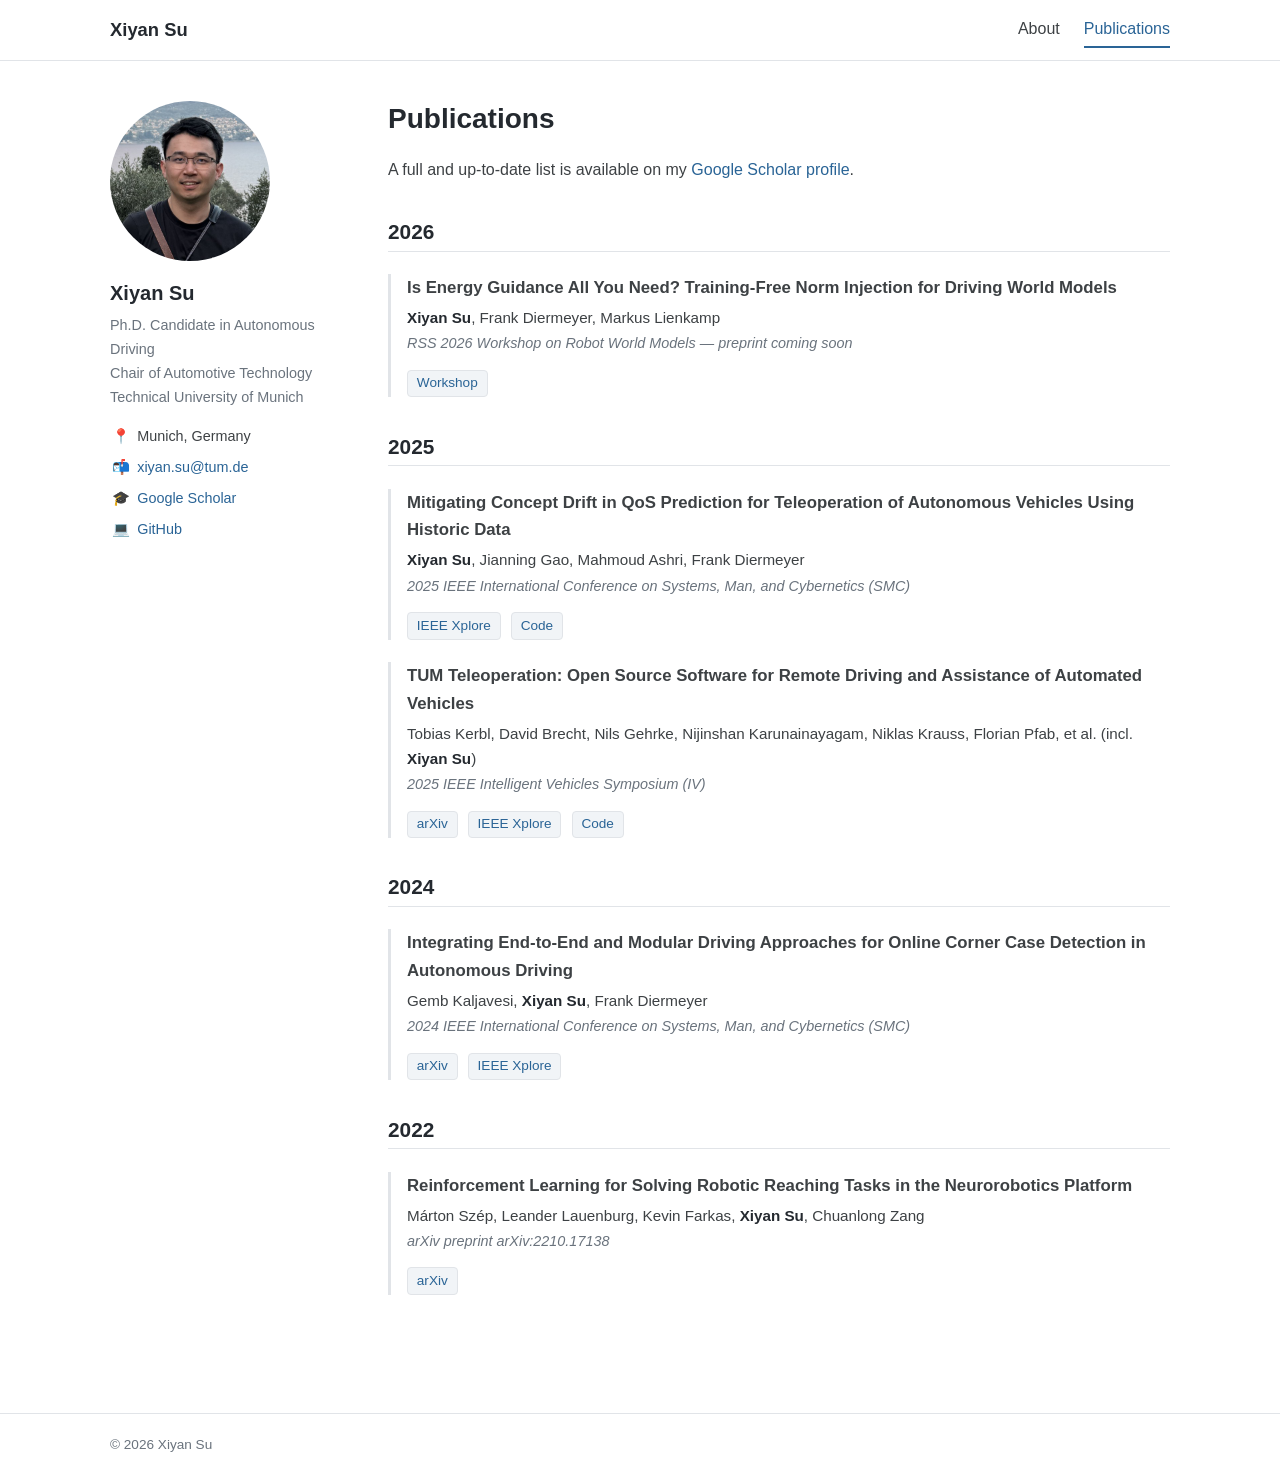
==== publications.html @ 20508340 "status-quo 03.07.2026" ====
<!DOCTYPE html>
<html lang="en">
<head>
  <meta charset="utf-8">
  <meta name="viewport" content="width=device-width, initial-scale=1">
  <title>Publications — Xiyan Su</title>
  <meta name="description" content="Publications by Xiyan Su, Ph.D. candidate in autonomous driving at the Technical University of Munich.">
  <link rel="stylesheet" href="assets/style.css">
</head>
<body>

  <header class="masthead">
    <div class="masthead-inner">
      <a class="site-title" href="index.html">Xiyan Su</a>
      <nav class="site-nav">
        <a href="index.html">About</a>
        <a href="publications.html" class="active">Publications</a>
      </nav>
    </div>
  </header>

  <div class="page">

    <aside class="sidebar">
      <div class="avatar">
        <img src="assets/profile.jpg" alt="Xiyan Su"
             onerror="this.style.display='none'; this.nextElementSibling.style.display='flex';">
        <span class="initials" style="display:none;">XS</span>
      </div>
      <p class="author-name">Xiyan Su</p>
      <p class="author-bio">Ph.D. Candidate in Autonomous Driving<br>
        Chair of Automotive Technology<br>
        Technical University of Munich</p>
      <ul class="author-links">
        <li><span class="icon">📍</span>Munich, Germany</li>
        <li><span class="icon">📬</span><a href="mailto:xiyan.su@tum.de">xiyan.su@tum.de</a></li>
        <li><span class="icon">🎓</span><a href="https://scholar.google.com/citations?user=NdmulH0AAAAJ">Google Scholar</a></li>
        <li><span class="icon">💻</span><a href="https://github.com/timsu-98">GitHub</a></li>
      </ul>
    </aside>

    <main class="content">
      <h1>Publications</h1>
      <p>
        A full and up-to-date list is available on my
        <a href="https://scholar.google.com/citations?user=NdmulH0AAAAJ">Google Scholar profile</a>.
      </p>

      <h2 class="pub-year">2026</h2>

      <div class="pub">
        <p class="pub-title">Is Energy Guidance All You Need? Training-Free Norm Injection for Driving World Models</p>
        <p class="pub-authors"><span class="me">Xiyan Su</span>, Frank Diermeyer, Markus Lienkamp</p>
        <p class="pub-venue">RSS 2026 Workshop on Robot World Models &mdash; preprint coming soon</p>
        <p class="pub-links">
          <a href="https://robot-worldmodels.github.io/">Workshop</a>
        </p>
      </div>

      <h2 class="pub-year">2025</h2>

      <div class="pub">
        <p class="pub-title">Mitigating Concept Drift in QoS Prediction for Teleoperation of Autonomous Vehicles Using Historic Data</p>
        <p class="pub-authors"><span class="me">Xiyan Su</span>, Jianning Gao, Mahmoud Ashri, Frank Diermeyer</p>
        <p class="pub-venue">2025 IEEE International Conference on Systems, Man, and Cybernetics (SMC)</p>
        <p class="pub-links">
          <a href="https://ieeexplore.ieee.org/abstract/document/11343100">IEEE Xplore</a>
          <a href="https://github.com/TUMFTM/pQoS">Code</a>
        </p>
      </div>

      <div class="pub">
        <p class="pub-title">TUM Teleoperation: Open Source Software for Remote Driving and Assistance of Automated Vehicles</p>
        <p class="pub-authors">Tobias Kerbl, David Brecht, Nils Gehrke, Nijinshan Karunainayagam, Niklas Krauss, Florian Pfab, et&nbsp;al. (incl. <span class="me">Xiyan Su</span>)</p>
        <p class="pub-venue">2025 IEEE Intelligent Vehicles Symposium (IV)</p>
        <p class="pub-links">
          <a href="https://arxiv.org/abs/2506.13933">arXiv</a>
          <a href="https://ieeexplore.ieee.org/document/11097531">IEEE Xplore</a>
          <a href="https://github.com/TUMFTM/teleoperated_driving">Code</a>
        </p>
      </div>

      <h2 class="pub-year">2024</h2>

      <div class="pub">
        <p class="pub-title">Integrating End-to-End and Modular Driving Approaches for Online Corner Case Detection in Autonomous Driving</p>
        <p class="pub-authors">Gemb Kaljavesi, <span class="me">Xiyan Su</span>, Frank Diermeyer</p>
        <p class="pub-venue">2024 IEEE International Conference on Systems, Man, and Cybernetics (SMC)</p>
        <p class="pub-links">
          <a href="https://arxiv.org/abs/2409.01178">arXiv</a>
          <a href="https://ieeexplore.ieee.org/document/10831409">IEEE Xplore</a>
        </p>
      </div>

      <h2 class="pub-year">2022</h2>

      <div class="pub">
        <p class="pub-title">Reinforcement Learning for Solving Robotic Reaching Tasks in the Neurorobotics Platform</p>
        <p class="pub-authors">Márton Szép, Leander Lauenburg, Kevin Farkas, <span class="me">Xiyan Su</span>, Chuanlong Zang</p>
        <p class="pub-venue">arXiv preprint arXiv:2210.17138</p>
        <p class="pub-links">
          <a href="https://arxiv.org/abs/2210.17138">arXiv</a>
        </p>
      </div>

    </main>

  </div>

  <footer class="footer">
    <div class="footer-inner">© 2026 Xiyan Su</div>
  </footer>

</body>
</html>
---- assets/style.css ----
/* Personal academic page — styling inspired by Jekyll AcademicPages / Minimal Mistakes */

:root {
  --bg: #ffffff;
  --text: #3d4144;
  --heading: #24292f;
  --muted: #6a737d;
  --link: #2a6496;
  --link-hover: #1b4a73;
  --border: #e1e4e8;
  --masthead-bg: #ffffff;
  --accent: #2a6496;
  --tag-bg: #f1f4f7;
}

@media (prefers-color-scheme: dark) {
  :root {
    --bg: #16181c;
    --text: #c9d1d9;
    --heading: #e6edf3;
    --muted: #8b949e;
    --link: #6cb2eb;
    --link-hover: #9ccdf2;
    --border: #30363d;
    --masthead-bg: #16181c;
    --accent: #6cb2eb;
    --tag-bg: #21262d;
  }
}

* { box-sizing: border-box; }

html { font-size: 16px; }

body {
  margin: 0;
  font-family: -apple-system, BlinkMacSystemFont, "Segoe UI", Roboto,
    "Helvetica Neue", Arial, sans-serif;
  line-height: 1.65;
  color: var(--text);
  background: var(--bg);
}

a { color: var(--link); text-decoration: none; }
a:hover { color: var(--link-hover); text-decoration: underline; }

h1, h2, h3 { color: var(--heading); line-height: 1.3; }

/* ---------- Masthead / top nav ---------- */

.masthead {
  border-bottom: 1px solid var(--border);
  background: var(--masthead-bg);
  position: sticky;
  top: 0;
  z-index: 10;
}

.masthead-inner {
  max-width: 1100px;
  margin: 0 auto;
  padding: 0.75rem 1.25rem;
  display: flex;
  align-items: center;
  justify-content: space-between;
  flex-wrap: wrap;
  gap: 0.5rem;
}

.site-title {
  font-size: 1.15rem;
  font-weight: 700;
  color: var(--heading);
}
.site-title:hover { text-decoration: none; color: var(--accent); }

.site-nav { display: flex; gap: 1.5rem; }

.site-nav a {
  color: var(--text);
  font-weight: 500;
  padding: 0.25rem 0;
  border-bottom: 2px solid transparent;
}
.site-nav a:hover { text-decoration: none; color: var(--accent); }
.site-nav a.active {
  color: var(--accent);
  border-bottom-color: var(--accent);
}

/* ---------- Layout ---------- */

.page {
  max-width: 1100px;
  margin: 0 auto;
  padding: 2.5rem 1.25rem 4rem;
  display: grid;
  grid-template-columns: 230px 1fr;
  gap: 3rem;
}

@media (max-width: 760px) {
  .page { grid-template-columns: 1fr; gap: 2rem; }
}

/* ---------- Sidebar / author profile ---------- */

.sidebar { text-align: left; }

.avatar {
  width: 160px;
  height: 160px;
  border-radius: 50%;
  overflow: hidden;
  background: linear-gradient(135deg, #2a6496, #4a90c2);
  display: flex;
  align-items: center;
  justify-content: center;
  margin-bottom: 1rem;
}
.avatar img { width: 100%; height: 100%; object-fit: cover; display: block; }
.avatar .initials {
  color: #fff;
  font-size: 3rem;
  font-weight: 700;
  letter-spacing: 0.05em;
}

.author-name {
  font-size: 1.25rem;
  font-weight: 700;
  color: var(--heading);
  margin: 0 0 0.25rem;
}

.author-bio { color: var(--muted); font-size: 0.9rem; margin: 0 0 1rem; }

.author-links {
  list-style: none;
  padding: 0;
  margin: 0;
  font-size: 0.9rem;
}
.author-links li { margin-bottom: 0.45rem; }
.author-links .icon {
  display: inline-block;
  width: 1.4rem;
  text-align: center;
  margin-right: 0.3rem;
}

/* ---------- Content ---------- */

.content h1 { margin-top: 0; font-size: 1.75rem; }
.content h2 {
  font-size: 1.3rem;
  margin-top: 2.2rem;
  padding-bottom: 0.35rem;
  border-bottom: 1px solid var(--border);
}

/* ---------- Publications ---------- */

.pub-year {
  font-size: 1.3rem;
  margin-top: 2.2rem;
  padding-bottom: 0.35rem;
  border-bottom: 1px solid var(--border);
}

.pub {
  margin: 1.4rem 0;
  padding-left: 1rem;
  border-left: 3px solid var(--border);
}
.pub:hover { border-left-color: var(--accent); }

.pub-title {
  font-weight: 600;
  font-size: 1.05rem;
  margin: 0 0 0.2rem;
}

.pub-authors { margin: 0 0 0.15rem; font-size: 0.95rem; }
.pub-authors .me { font-weight: 700; color: var(--heading); }

.pub-venue { margin: 0 0 0.4rem; font-size: 0.9rem; color: var(--muted); font-style: italic; }

.pub-links { font-size: 0.85rem; }
.pub-links a {
  display: inline-block;
  background: var(--tag-bg);
  border: 1px solid var(--border);
  border-radius: 4px;
  padding: 0.1rem 0.55rem;
  margin-right: 0.4rem;
  color: var(--link);
}
.pub-links a:hover { text-decoration: none; border-color: var(--accent); }

/* ---------- Footer ---------- */

.footer {
  border-top: 1px solid var(--border);
  margin-top: 2rem;
}
.footer-inner {
  max-width: 1100px;
  margin: 0 auto;
  padding: 1.25rem;
  font-size: 0.85rem;
  color: var(--muted);
}
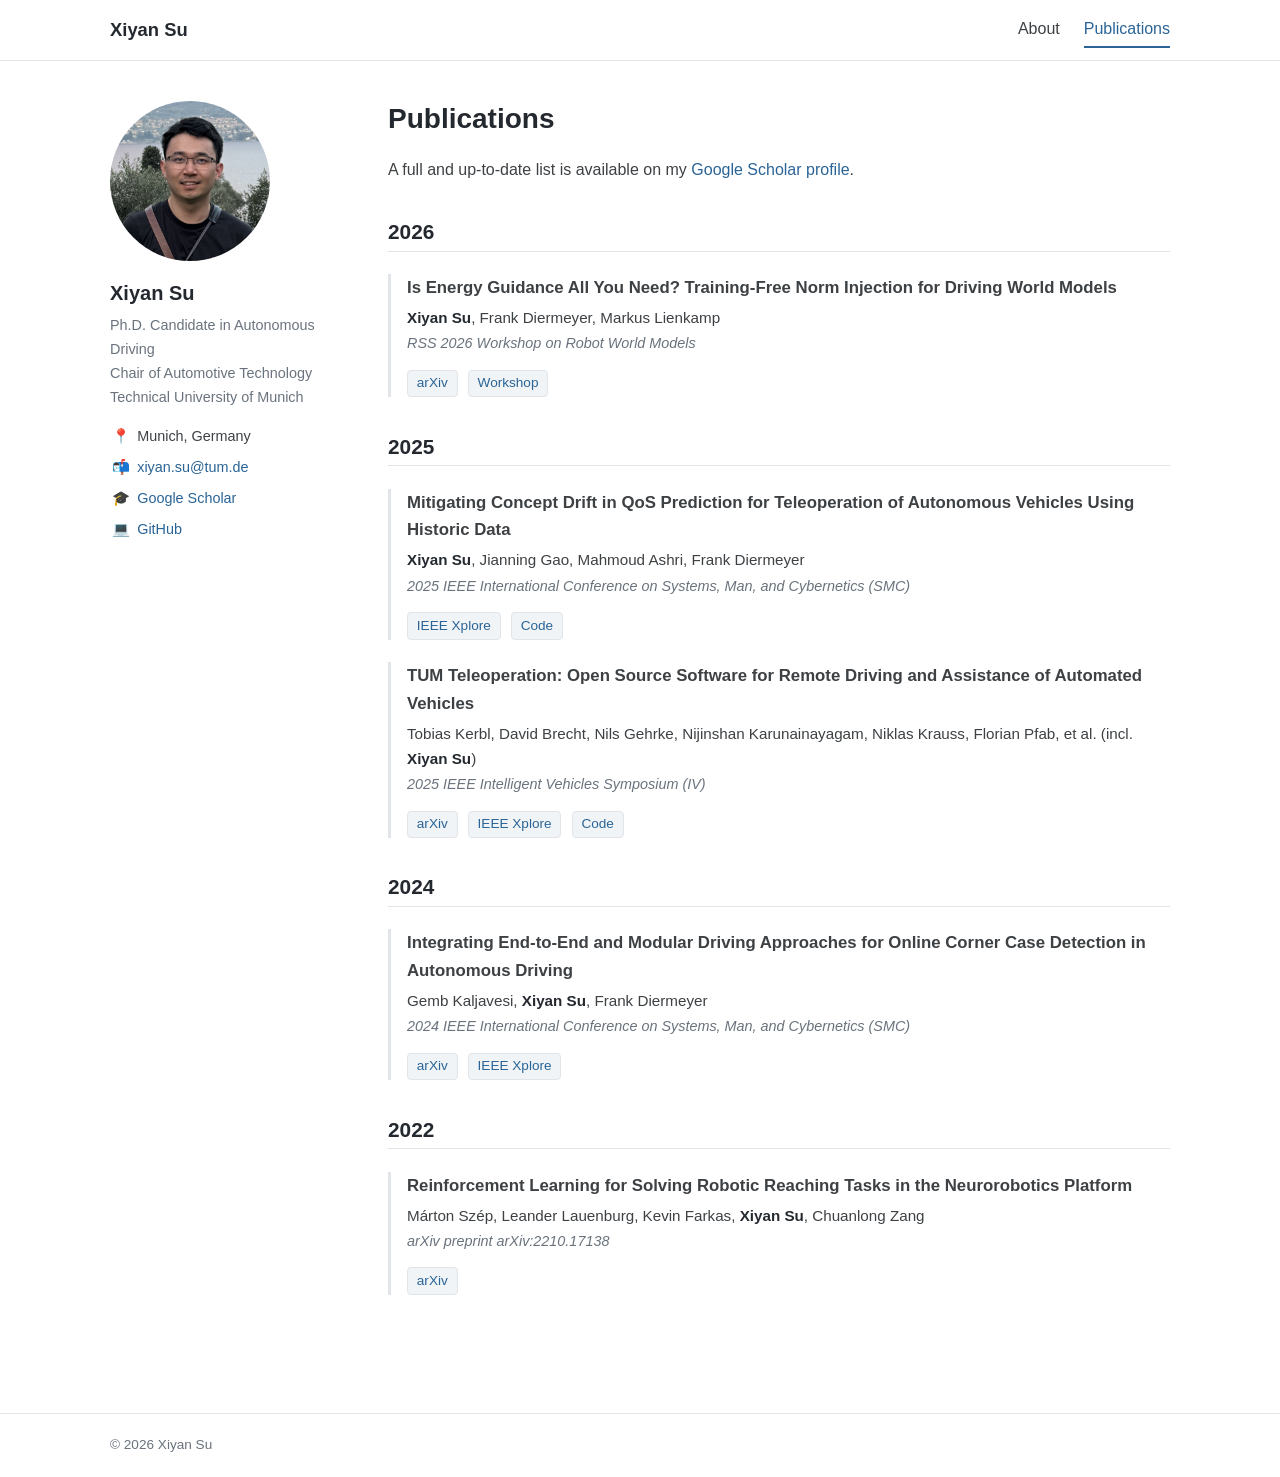
==== commit 45bc7a1f: "add preprint for rss26 workshop" ====
--- a/publications.html
+++ b/publications.html
@@ -51,8 +51,9 @@
       <div class="pub">
         <p class="pub-title">Is Energy Guidance All You Need? Training-Free Norm Injection for Driving World Models</p>
         <p class="pub-authors"><span class="me">Xiyan Su</span>, Frank Diermeyer, Markus Lienkamp</p>
-        <p class="pub-venue">RSS 2026 Workshop on Robot World Models &mdash; preprint coming soon</p>
+        <p class="pub-venue">RSS 2026 Workshop on Robot World Models</p>
         <p class="pub-links">
+          <a href="https://arxiv.org/abs/2607.10781">arXiv</a>
           <a href="https://robot-worldmodels.github.io/">Workshop</a>
         </p>
       </div>
